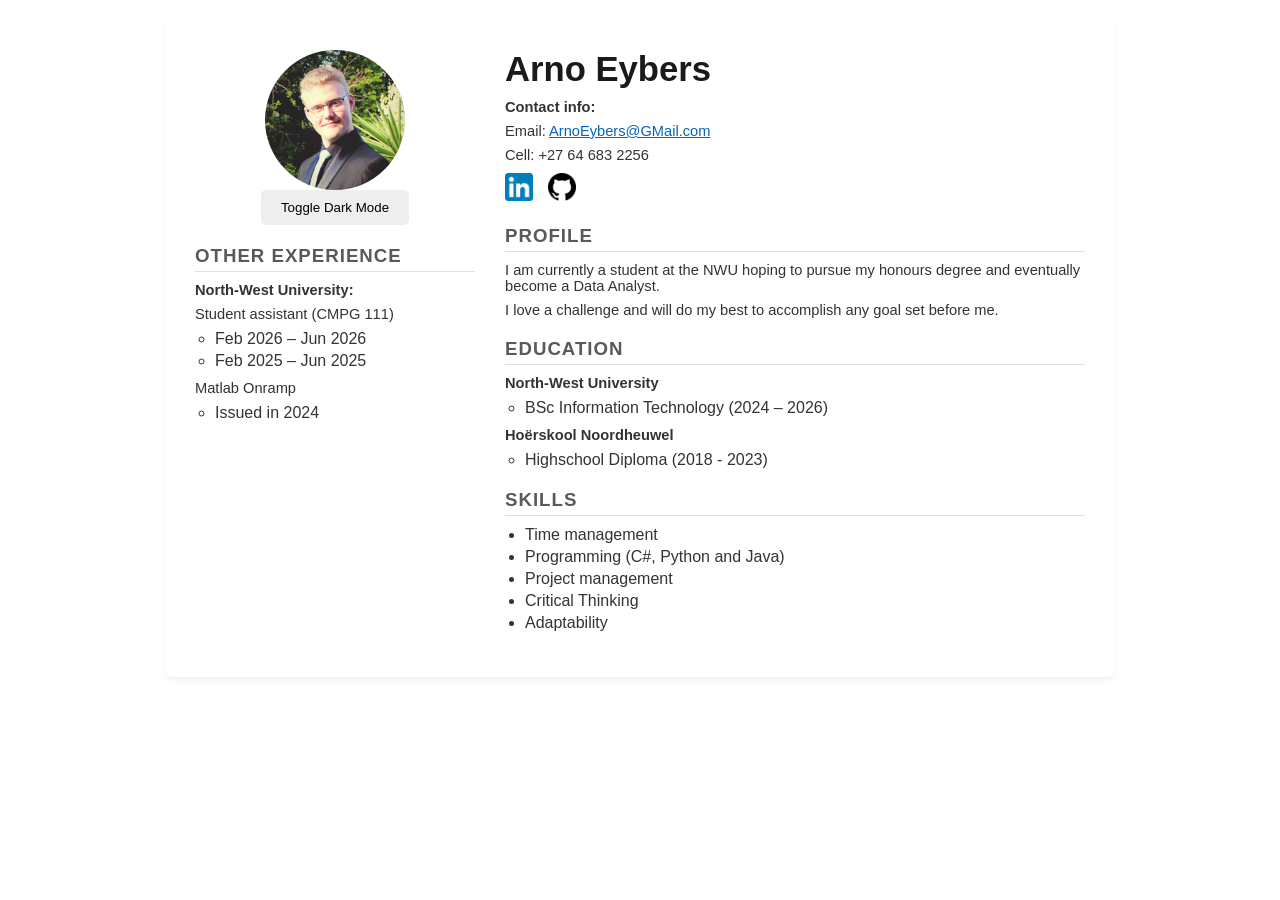
==== index.html @ d8efe672 "Refactor styling, improve dark mode, and fix HTML structure - Reorganize CSS with expanded custom pr" ====
﻿<!DOCTYPE html>
<html lang="en">
<head>
    <meta charset="UTF-8">
    <meta name="viewport" content="width=device-width, initial-scale=1.0">
    <link rel="stylesheet" href="style.css">
    <title>Arno Eybers - Digital CV</title>
</head>
<body>

    <div class="cv-container">

        <!-- Left Sidebar -->
        <aside class="sidebar">
            <img id="imgProfile" alt="Arno Eybers Profile Picture" src="profile.jpg" class="profile-pic">
            
            <button id="theme-toggle">Toggle Dark Mode</button>
            
            <h2 class="section-title">Other Experience</h2>
            <p><strong>North-West University:</strong></p>
            <p>Student assistant (CMPG 111)</p>
            <ul class="sub-list">
                <li>Feb 2026 – Jun 2026</li>
                <li>Feb 2025 – Jun 2025</li>
            </ul>

            <p>Matlab Onramp</p>
            <ul class="sub-list">
                <li>Issued in 2024</li>
            </ul>
        </aside>

        <!-- Main Content Area -->
        <main class="main-content">
            <header class="header-info">
                <h1>Arno Eybers</h1>
                <p><strong>Contact info:</strong></p>
                <p>Email: <a href="mailto:ArnoEybers@GMail.com">ArnoEybers@GMail.com</a></p>
                <p>Cell: +27 64 683 2256</p>
                
                <div class="social-links">
                    <a href="http://www.linkedin.com/in/arno-eybers-79b53728a" target="_blank" rel="noopener noreferrer">
                        <img src="linkedin-icon.png" alt="LinkedIn Profile" class="social-icon">
                    </a>
                    <a href="https://github.com/ArnoEybers" target="_blank" rel="noopener noreferrer">
                        <img src="github-icon.png" alt="GitHub Profile" class="social-icon">
                    </a>
                </div>
            </header>

            <section>
                <h2 class="section-title">Profile</h2>
                <p>I am currently a student at the NWU hoping to pursue my honours degree and eventually become a Data Analyst.</p>
                <p>I love a challenge and will do my best to accomplish any goal set before me.</p>
            </section>

            <section>
                <h2 class="section-title">Education</h2>
                <p><strong>North-West University</strong></p>
                <ul class="sub-list">
                    <li>BSc Information Technology (2024 – 2026)</li>
                </ul>

                <p><strong>Hoërskool Noordheuwel</strong></p>
                <ul class="sub-list">
                    <li>Highschool Diploma (2018 - 2023)</li>
                </ul>
            </section>

            <section>
                <h2 class="section-title">Skills</h2>
                <ul>
                    <li>Time management</li>
                    <li>Programming (C#, Python and Java)</li>
                    <li>Project management</li>
                    <li>Critical Thinking</li>
                    <li>Adaptability</li>
                </ul>
            </section>
        </main>

    </div>

    <script src="basicScript.js"></script>
</body>
</html>
---- style.css ----
﻿*
{
  box-sizing: border-box;
  margin: 0;
  padding: 0;
}

/* Default Light Mode */
:root
{
  --bg-color: #ffffff;
  --text-color: #333333;
  --title-color: #1a1a1a;
  --section-title-color: #595959;
  --border-color: #e0e0e0;
  --btn-bg: #eeeeee;
  --btn-text: #000000;
  --link-color: #0563c1;
}

/* Dark Mode Override */
body.dark-mode
{
  --bg-color: #121212;
  --text-color: #f0f0f0;
  --title-color: #ffffff;
  --section-title-color: #b0b0b0;
  --border-color: #333333;
  --btn-bg: #333333;
  --btn-text: #ffffff;
  --link-color: #4da6ff;
}

/* Base style classes */
body
{
  background-color: var(--bg-color);
  color: var(--text-color);
  font-family: sans-serif;
  padding: 20px;
  transition: background-color 0.3s ease, color 0.3s ease;
}

p
{
  margin-bottom: 8px;
  font-size: 11pt;
}

a
{
  color: var(--link-color);
  text-decoration: underline;
}



.header-info h1
{
  font-size: 26pt;
  font-family: 'Calibri Light', sans-serif;
  color: var(--title-color);
  margin-bottom: 10px;
  transition: color 0.3s ease;
}

h2.section-title
{
  font-size: 14pt;
  color: var(--section-title-color);
  text-transform: uppercase;
  letter-spacing: 0.75pt;
  border-bottom: 1px solid var(--border-color);
  padding-bottom: 4px;
  margin-top: 20px;
  margin-bottom: 10px;
  transition: color 0.3s ease, border-color 0.3s ease;
}

.cv-container
{
  max-width: 950px;
  margin: 0 auto;
  padding: 30px;
  border-radius: 8px;
  box-shadow: 0 4px 6px rgba(0, 0, 0, 0.05);
  display: grid;
  grid-template-columns: 280px 1fr;
  gap: 30px;
}

.profile-pic
{
  width: 140px;
  height: 140px;
  border-radius: 50%;
  object-fit: cover;
  display: block;
  margin: 0 auto;
}

button
{
  background-color: var(--btn-bg);
  color: var(--btn-text);
  padding: 10px 20px;
  border: none;
  cursor: pointer;
  border-radius: 5px;
  margin: 0 auto;
  display: block;
}


ul
{
  list-style-type: disc;
  margin-left: 20px;
  margin-bottom: 15px;
}

li {
  margin-bottom: 4px;
}

.sub-list {
  list-style-type: circle;
  margin-left: 20px;
  margin-bottom: 10px;
}

.social-links
{
  display: flex;
  gap: 15px;
  align-items: center;
  margin-top: 10px;
}

.social-icon
{
  width: 28px;
  height: 28px;
  object-fit: contain;
  transition: transform 0.2s ease, opacity 0.2s ease;
}

.social-icon:hover
{
  transform: scale(1.1);
  opacity: 0.8;
}
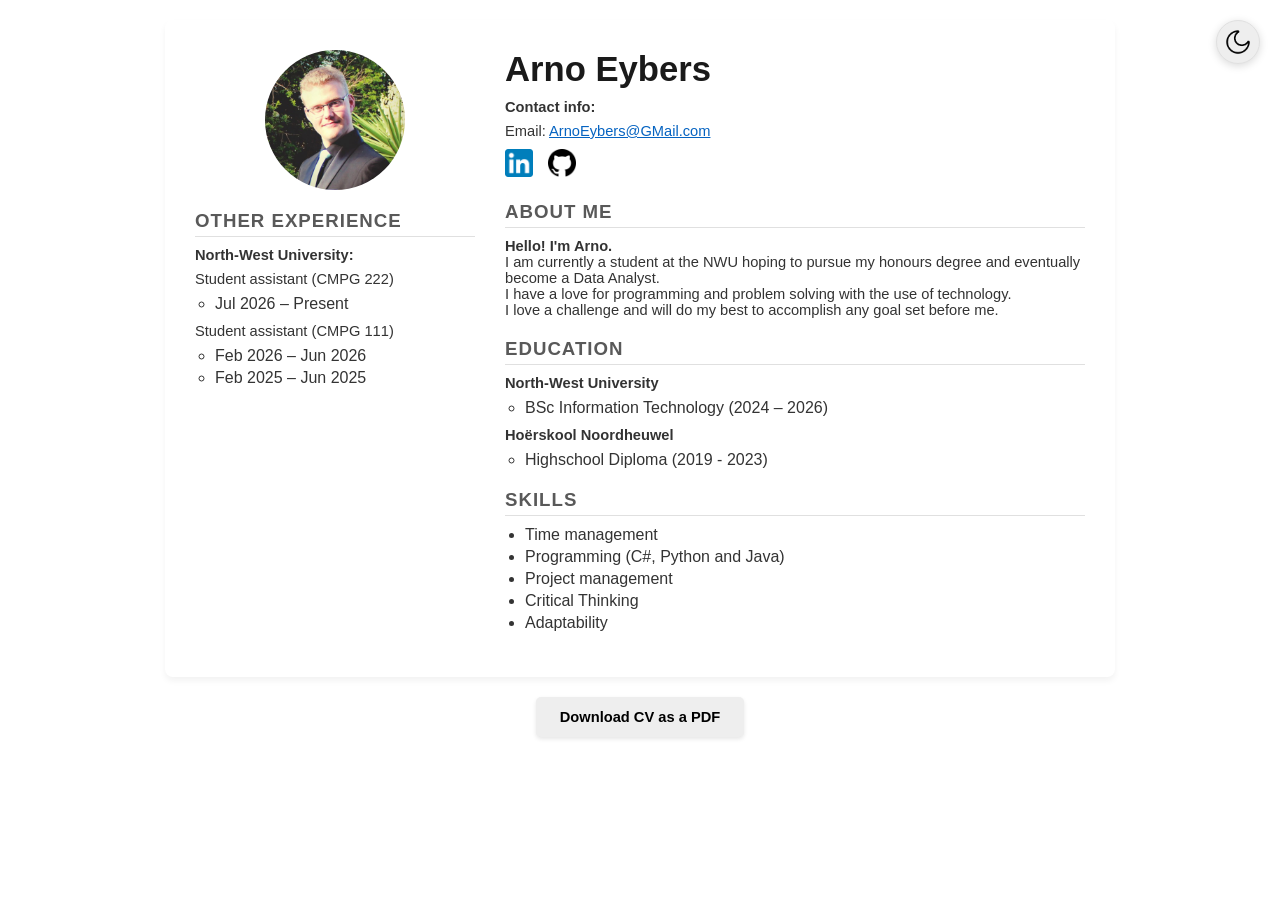
==== commit ad9c8eb1: "Add theme toggle, CV download and content updates Introduce a theme toggle with sun/moon icons and s" ====
--- a/index.html
+++ b/index.html
@@ -14,19 +14,24 @@
         <aside class="sidebar">
             <img id="imgProfile" alt="Arno Eybers Profile Picture" src="profile.jpg" class="profile-pic">
             
-            <button id="theme-toggle">Toggle Dark Mode</button>
+            <button id="theme-toggle" class="theme-toggle-btn" aria-label="Toggle Theme">
+				<!-- Image shown in Dark Mode-->
+				<img src="sun-icon.png" alt="Light mode" class="theme-icon sun-icon">
+				
+				<!-- Image shown in Light Mode-->
+				<img src="moon-icon.png" alt="Dark mode" class="theme-icon moon-icon">
+			</button>
             
             <h2 class="section-title">Other Experience</h2>
             <p><strong>North-West University:</strong></p>
+			<p>Student assistant (CMPG 222)</p>
+            <ul class="sub-list">
+                <li>Jul 2026 – Present</li>
+            </ul>
             <p>Student assistant (CMPG 111)</p>
             <ul class="sub-list">
                 <li>Feb 2026 – Jun 2026</li>
                 <li>Feb 2025 – Jun 2025</li>
-            </ul>
-
-            <p>Matlab Onramp</p>
-            <ul class="sub-list">
-                <li>Issued in 2024</li>
             </ul>
         </aside>
 
@@ -36,7 +41,6 @@
                 <h1>Arno Eybers</h1>
                 <p><strong>Contact info:</strong></p>
                 <p>Email: <a href="mailto:ArnoEybers@GMail.com">ArnoEybers@GMail.com</a></p>
-                <p>Cell: +27 64 683 2256</p>
                 
                 <div class="social-links">
                     <a href="http://www.linkedin.com/in/arno-eybers-79b53728a" target="_blank" rel="noopener noreferrer">
@@ -49,9 +53,11 @@
             </header>
 
             <section>
-                <h2 class="section-title">Profile</h2>
-                <p>I am currently a student at the NWU hoping to pursue my honours degree and eventually become a Data Analyst.</p>
-                <p>I love a challenge and will do my best to accomplish any goal set before me.</p>
+                <h2 class="section-title">About Me</h2>
+				<p><strong>Hello! I'm Arno.</strong><br>
+                I am currently a student at the NWU hoping to pursue my honours degree and eventually become a Data Analyst.<br>
+				I have a love for programming and problem solving with the use of technology.<br>
+                I love a challenge and will do my best to accomplish any goal set before me.</p>
             </section>
 
             <section>
@@ -63,7 +69,7 @@
 
                 <p><strong>Hoërskool Noordheuwel</strong></p>
                 <ul class="sub-list">
-                    <li>Highschool Diploma (2018 - 2023)</li>
+                    <li>Highschool Diploma (2019 - 2023)</li>
                 </ul>
             </section>
 
@@ -80,7 +86,11 @@
         </main>
 
     </div>
-
+	
+	<div class="download-container">
+    <a href="CV-Arno-Eybers.pdf" download="Arno Eybers - CV.pdf" class="download-btn">Download CV as a PDF</a>
+</div>
+	
     <script src="basicScript.js"></script>
 </body>
 </html>
--- a/style.css
+++ b/style.css
@@ -53,7 +53,50 @@
   text-decoration: underline;
 }
 
-
+.theme-toggle-btn {
+  position: fixed;
+  top: 20px;
+  right: 20px;
+  width: 44px;
+  height: 44px;
+  border-radius: 50%;
+  background-color: var(--btn-bg);
+  border: 1px solid var(--border-color);
+  cursor: pointer;
+  display: flex;
+  align-items: center;
+  justify-content: center;
+  padding: 8px;
+  box-shadow: 0 2px 8px rgba(0, 0, 0, 0.15);
+  transition: transform 0.2s ease, background-color 0.3s ease;
+  z-index: 1000;
+}
+
+.theme-toggle-btn:hover {
+  transform: scale(1.1);
+}
+
+.theme-icon {
+  width: 100%;
+  height: 100%;
+  object-fit: contain;
+}
+
+/* Light Mode (default): Show moon image, hide sun image */
+.theme-toggle-btn .sun-icon {
+  display: none;
+}
+.theme-toggle-btn .moon-icon {
+  display: block;
+}
+
+/* Dark Mode: Show sun image, hide moon image */
+body.dark-mode .theme-toggle-btn .sun-icon {
+  display: block;
+}
+body.dark-mode .theme-toggle-btn .moon-icon {
+  display: none;
+}
 
 .header-info h1
 {
@@ -97,20 +140,14 @@
   object-fit: cover;
   display: block;
   margin: 0 auto;
-}
-
-button
-{
-  background-color: var(--btn-bg);
-  color: var(--btn-text);
-  padding: 10px 20px;
-  border: none;
-  cursor: pointer;
-  border-radius: 5px;
-  margin: 0 auto;
-  display: block;
-}
-
+  transition: transform 0.2s ease, opacity 0.2s ease;
+}
+
+.profile-pic:hover
+{
+	transform: scale(1.1);
+	opacity: 0.9;
+}
 
 ul
 {
@@ -149,4 +186,29 @@
 {
   transform: scale(1.1);
   opacity: 0.8;
+}
+
+.download-container {
+  grid-column: 1 / -1; /* Spans across both grid columns */
+  display: flex;
+  justify-content: center;
+  margin-top: 20px;
+}
+
+.download-btn {
+  display: inline-block;
+  background-color: var(--btn-bg);
+  color: var(--btn-text);
+  padding: 12px 24px;
+  font-size: 11pt;
+  font-weight: bold;
+  text-decoration: none;
+  border-radius: 5px;
+  box-shadow: 0 2px 4px rgba(0, 0, 0, 0.1);
+  transition: background-color 0.3s ease, color 0.3s ease, transform 0.2s ease;
+}
+
+.download-btn:hover {
+  transform: translateY(-2px);
+  opacity: 0.9;
 }
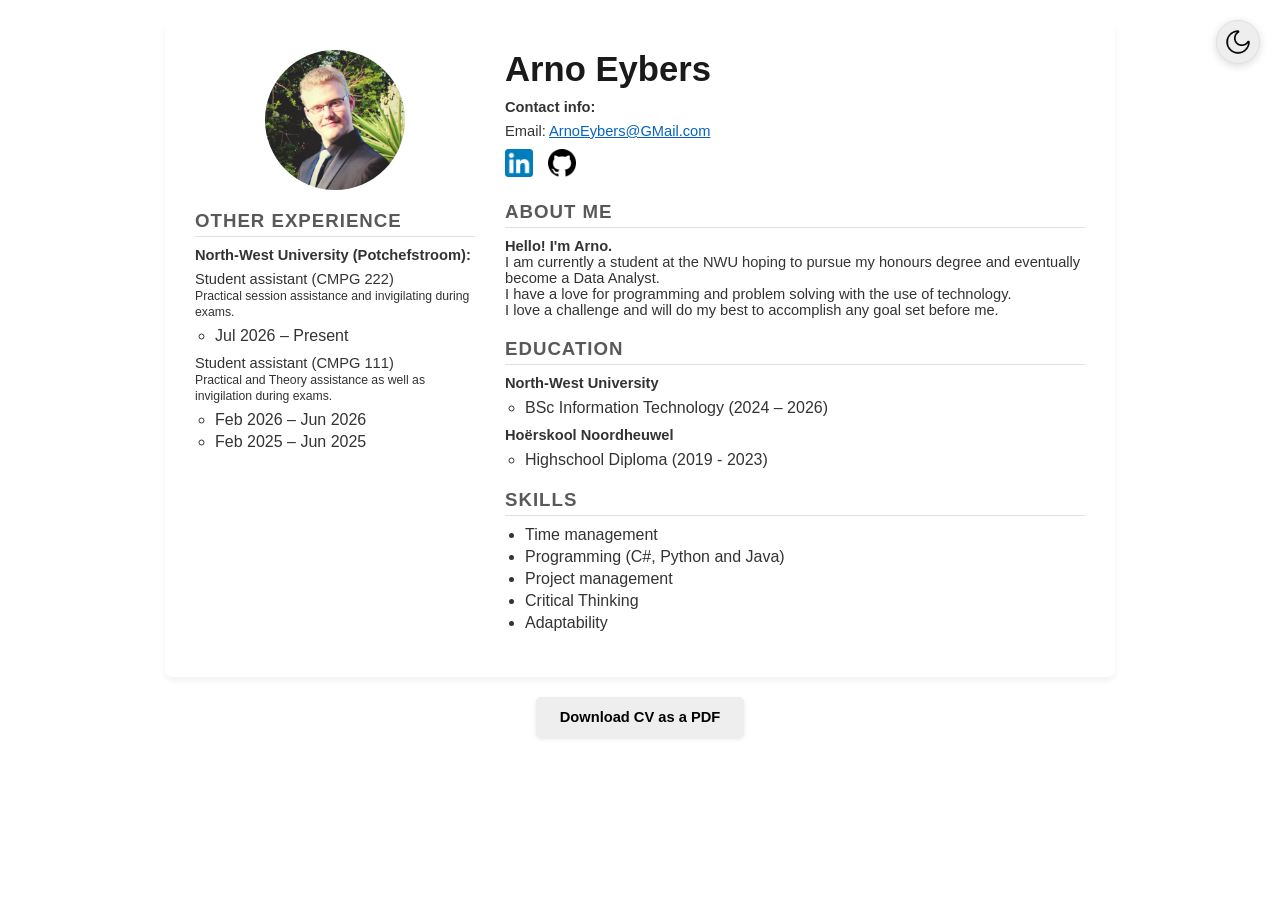
==== commit 604dd786: "Fixed some layout issues and download error Fixed the download button naming so it downloads the cor" ====
--- a/index.html
+++ b/index.html
@@ -23,12 +23,13 @@
 			</button>
             
             <h2 class="section-title">Other Experience</h2>
-            <p><strong>North-West University:</strong></p>
-			<p>Student assistant (CMPG 222)</p>
+            <p><strong>North-West University (Potchefstroom):</strong></p>
+			<p>Student assistant (CMPG 222) <br>
+			<small>Practical session assistance and invigilating during exams.</small></p>
             <ul class="sub-list">
                 <li>Jul 2026 – Present</li>
             </ul>
-            <p>Student assistant (CMPG 111)</p>
+            <p>Student assistant (CMPG 111)<br><small>Practical and Theory assistance as well as invigilation during exams.</small></p>
             <ul class="sub-list">
                 <li>Feb 2026 – Jun 2026</li>
                 <li>Feb 2025 – Jun 2025</li>
@@ -88,7 +89,7 @@
     </div>
 	
 	<div class="download-container">
-    <a href="CV-Arno-Eybers.pdf" download="Arno Eybers - CV.pdf" class="download-btn">Download CV as a PDF</a>
+    <a href="Arno Eybers - CV.pdf" download="Arno Eybers - CV.pdf" class="download-btn">Download CV as a PDF</a>
 </div>
 	
     <script src="basicScript.js"></script>
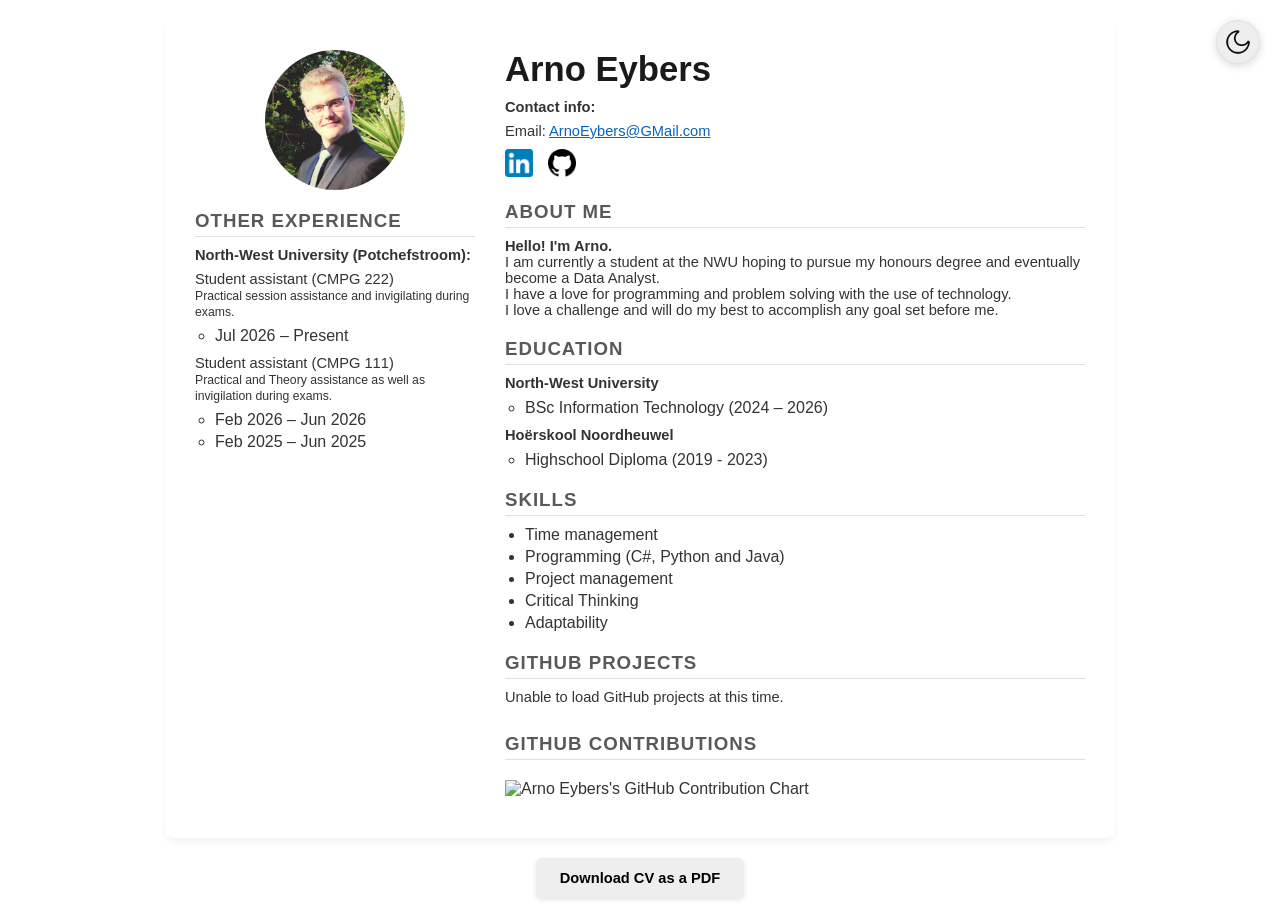
==== commit 58087dd9: "Add GitHub projects and contributions display Add a GitHub Projects section that fetches and display" ====
--- a/index.html
+++ b/index.html
@@ -84,6 +84,28 @@
                     <li>Adaptability</li>
                 </ul>
             </section>
+			
+			<section>
+				<h2 class="section-title">GitHub Projects</h2>
+				<div id="projects-container" class="projects-grid">
+					<!-- Projects will load dynamically via JS -->
+				</div>
+			</section>
+			
+			<section>
+				<h2 class="section-title">GitHub Contributions</h2>
+				<div class="contributions-container">
+					<!-- Light mode chart (Green) -->
+					<img src="https://ghchart.rshah.org/40c463/ArnoEybers" 
+						 alt="Arno Eybers's GitHub Contribution Chart" 
+						 class="contrib-chart chart-light">
+						 
+					<!-- Dark mode chart (Bright blue/teal matching link color) -->
+					<img src="https://ghchart.rshah.org/4da6ff/ArnoEybers" 
+						 alt="Arno Eybers's GitHub Contribution Chart" 
+						 class="contrib-chart chart-dark">
+				</div>
+			</section>
         </main>
 
     </div>
--- a/style.css
+++ b/style.css
@@ -211,4 +211,78 @@
 .download-btn:hover {
   transform: translateY(-2px);
   opacity: 0.9;
+}
+
+.projects-grid {
+    display: flex;
+    flex-direction: column;
+    gap: 12px;
+    margin-top: 10px;
+}
+
+.project-card {
+    background-color: var(--btn-bg);
+    border: 1px solid var(--border-color);
+    border-radius: 6px;
+    padding: 12px 16px;
+    transition: transform 0.2s ease, border-color 0.2s ease;
+}
+
+.project-card:hover {
+    transform: translateY(-2px);
+    border-color: var(--link-color);
+}
+
+.project-title {
+    font-size: 11pt;
+    font-weight: bold;
+    margin-bottom: 4px;
+}
+
+.project-title a {
+    text-decoration: none;
+}
+
+.project-title a:hover {
+    text-decoration: underline;
+}
+
+.project-desc {
+    font-size: 10pt;
+    color: var(--text-color);
+    opacity: 0.85;
+    margin-bottom: 6px;
+}
+
+.project-meta {
+    font-size: 9pt;
+    color: var(--section-title-color);
+}
+
+.contributions-container {
+    width: 100%;
+    overflow-x: auto; /* Adds smooth scrolling on small screens */
+    padding: 10px 0;
+}
+
+.contrib-chart {
+    width: 100%;
+    height: auto;
+    display: block;
+}
+
+/* Light mode (default): Show light chart, hide dark chart */
+.chart-light {
+    display: block;
+}
+.chart-dark {
+    display: none;
+}
+
+/* Dark mode: Show dark chart, hide light chart */
+body.dark-mode .chart-light {
+    display: none;
+}
+body.dark-mode .chart-dark {
+    display: block;
 }
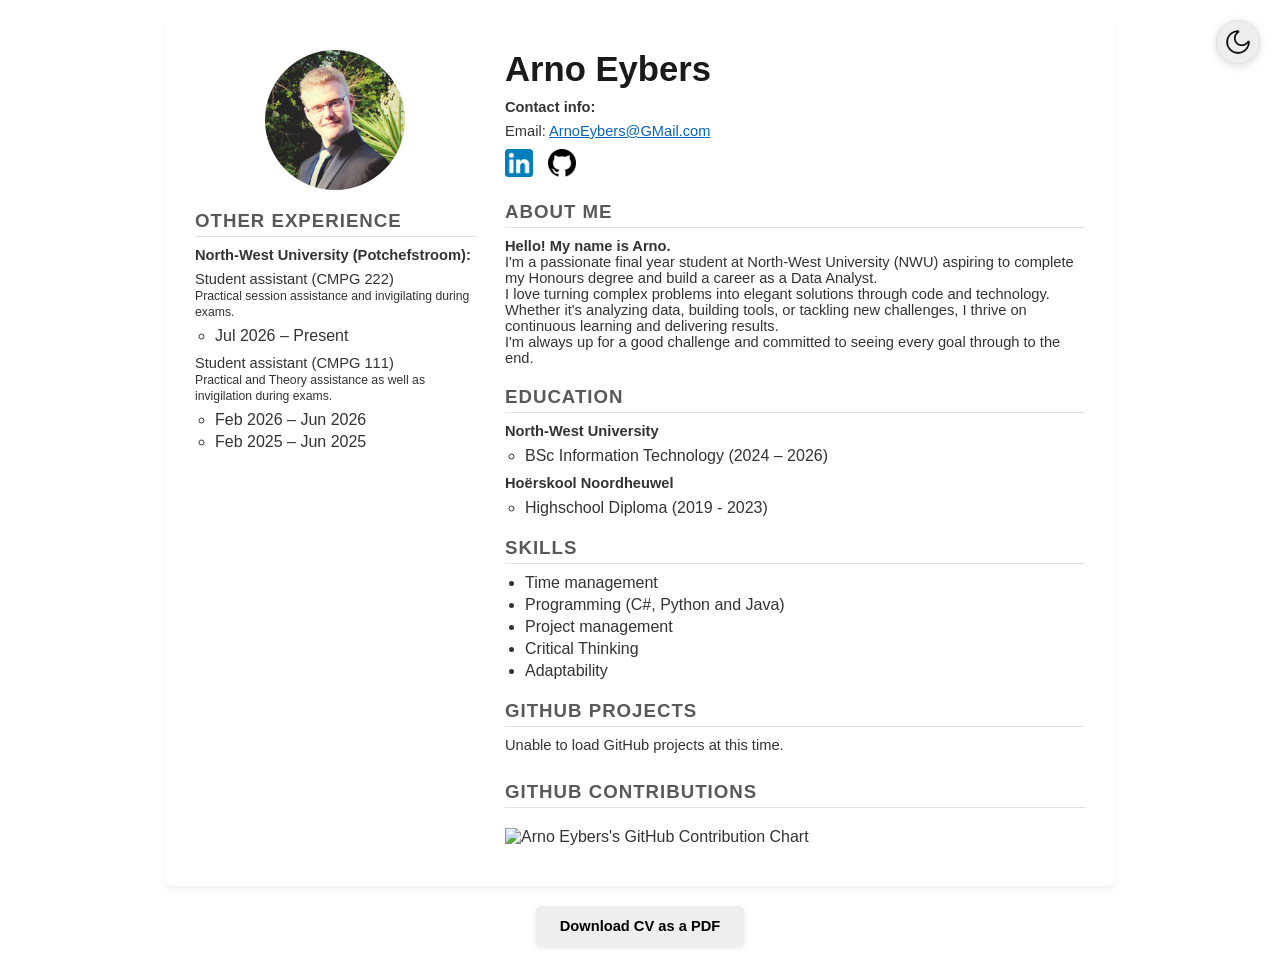
==== commit 9c2d6770: "Refactor code style and improve About Me section Reorganized CSS with better formatting, logical sec" ====
--- a/index.html
+++ b/index.html
@@ -43,6 +43,7 @@
                 <p><strong>Contact info:</strong></p>
                 <p>Email: <a href="mailto:ArnoEybers@GMail.com">ArnoEybers@GMail.com</a></p>
                 
+				<!-- Social links images -->
                 <div class="social-links">
                     <a href="http://www.linkedin.com/in/arno-eybers-79b53728a" target="_blank" rel="noopener noreferrer">
                         <img src="linkedin-icon.png" alt="LinkedIn Profile" class="social-icon">
@@ -52,15 +53,17 @@
                     </a>
                 </div>
             </header>
-
+			
+			<!-- About me section -->
             <section>
                 <h2 class="section-title">About Me</h2>
-				<p><strong>Hello! I'm Arno.</strong><br>
-                I am currently a student at the NWU hoping to pursue my honours degree and eventually become a Data Analyst.<br>
-				I have a love for programming and problem solving with the use of technology.<br>
-                I love a challenge and will do my best to accomplish any goal set before me.</p>
+				<p><strong>Hello! My name is Arno.</strong><br>
+				I'm a passionate final year student at North-West University (NWU) aspiring to complete my Honours degree and build a career as a Data Analyst.<br>
+				I love turning complex problems into elegant solutions through code and technology. Whether it's analyzing data, building tools, or tackling new challenges, I thrive on continuous learning and delivering results.<br>
+				I'm always up for a good challenge and committed to seeing every goal through to the end.</p>
             </section>
 
+			<!-- Education section -->
             <section>
                 <h2 class="section-title">Education</h2>
                 <p><strong>North-West University</strong></p>
@@ -74,6 +77,7 @@
                 </ul>
             </section>
 
+			<!-- Skills section -->
             <section>
                 <h2 class="section-title">Skills</h2>
                 <ul>
@@ -85,6 +89,7 @@
                 </ul>
             </section>
 			
+			<!-- Github projects section -->
 			<section>
 				<h2 class="section-title">GitHub Projects</h2>
 				<div id="projects-container" class="projects-grid">
@@ -92,6 +97,7 @@
 				</div>
 			</section>
 			
+			<!-- Github contributions section -->
 			<section>
 				<h2 class="section-title">GitHub Contributions</h2>
 				<div class="contributions-container">
@@ -107,12 +113,12 @@
 				</div>
 			</section>
         </main>
-
     </div>
 	
+	<!-- Download button -->
 	<div class="download-container">
-    <a href="Arno Eybers - CV.pdf" download="Arno Eybers - CV.pdf" class="download-btn">Download CV as a PDF</a>
-</div>
+		<a href="Arno Eybers - CV.pdf" download="Arno Eybers - CV.pdf" class="download-btn">Download CV as a PDF</a>
+	</div>
 	
     <script src="basicScript.js"></script>
 </body>
--- a/style.css
+++ b/style.css
@@ -1,231 +1,287 @@
-﻿*
-{
-  box-sizing: border-box;
-  margin: 0;
-  padding: 0;
-}
-
-/* Default Light Mode */
-:root
-{
-  --bg-color: #ffffff;
-  --text-color: #333333;
-  --title-color: #1a1a1a;
-  --section-title-color: #595959;
-  --border-color: #e0e0e0;
-  --btn-bg: #eeeeee;
-  --btn-text: #000000;
-  --link-color: #0563c1;
-}
-
-/* Dark Mode Override */
-body.dark-mode
-{
-  --bg-color: #121212;
-  --text-color: #f0f0f0;
-  --title-color: #ffffff;
-  --section-title-color: #b0b0b0;
-  --border-color: #333333;
-  --btn-bg: #333333;
-  --btn-text: #ffffff;
-  --link-color: #4da6ff;
-}
-
-/* Base style classes */
-body
-{
-  background-color: var(--bg-color);
-  color: var(--text-color);
-  font-family: sans-serif;
-  padding: 20px;
-  transition: background-color 0.3s ease, color 0.3s ease;
-}
-
-p
-{
-  margin-bottom: 8px;
-  font-size: 11pt;
-}
-
-a
-{
-  color: var(--link-color);
-  text-decoration: underline;
-}
-
+﻿/* The reset */
+
+* {
+    margin: 0;
+    padding: 0;
+    box-sizing: border-box;
+}
+
+/* Theme variables */
+/* Light Theme (Default) */
+:root {
+    --bg-color: #ffffff;
+    --text-color: #333333;
+    --title-color: #1a1a1a;
+    --section-title-color: #595959;
+    --border-color: #e0e0e0;
+
+    --btn-bg: #eeeeee;
+    --btn-text: #000000;
+
+    --link-color: #0563c1;
+}
+
+/* Dark Theme */
+body.dark-mode {
+    --bg-color: #121212;
+    --text-color: #f0f0f0;
+    --title-color: #ffffff;
+    --section-title-color: #b0b0b0;
+    --border-color: #333333;
+
+    --btn-bg: #333333;
+    --btn-text: #ffffff;
+
+    --link-color: #4da6ff;
+}
+
+
+/* Base elements */
+body {
+    font-family: sans-serif;
+    background-color: var(--bg-color);
+    color: var(--text-color);
+    padding: 20px;
+
+    transition:
+        background-color 0.3s ease,
+        color 0.3s ease;
+}
+
+p {
+    font-size: 11pt;
+    margin-bottom: 8px;
+}
+
+a {
+    color: var(--link-color);
+    text-decoration: underline;
+}
+
+ul {
+    list-style: disc;
+    margin-left: 20px;
+    margin-bottom: 15px;
+}
+
+li {
+    margin-bottom: 4px;
+}
+
+
+/* Layout */
+.cv-container {
+    display: grid;
+    grid-template-columns: 280px 1fr;
+    gap: 30px;
+
+    max-width: 950px;
+    margin: 0 auto;
+    padding: 30px;
+
+    border-radius: 8px;
+    box-shadow: 0 4px 6px rgba(0, 0, 0, 0.05);
+}
+
+.download-container {
+    grid-column: 1 / -1;
+    display: flex;
+    justify-content: center;
+    margin-top: 20px;
+}
+
+/* Basic typography */
+.header-info h1 {
+    font-family: "Calibri Light", sans-serif;
+    font-size: 26pt;
+    color: var(--title-color);
+
+    margin-bottom: 10px;
+
+    transition: color 0.3s ease;
+}
+
+.section-title {
+    font-size: 14pt;
+    text-transform: uppercase;
+    letter-spacing: 0.75pt;
+
+    color: var(--section-title-color);
+
+    border-bottom: 1px solid var(--border-color);
+
+    padding-bottom: 4px;
+    margin: 20px 0 10px;
+
+    transition:
+        color 0.3s ease,
+        border-color 0.3s ease;
+}
+
+
+/* Profile elements */
+.profile-pic {
+    width: 140px;
+    height: 140px;
+
+    display: block;
+    margin: 0 auto;
+
+    border-radius: 50%;
+    object-fit: cover;
+
+    transition:
+        transform 0.2s ease,
+        opacity 0.2s ease;
+}
+
+.profile-pic:hover {
+    transform: scale(1.1);
+    opacity: 0.9;
+}
+
+
+/* List elements */
+.sub-list {
+    list-style: circle;
+    margin-left: 20px;
+    margin-bottom: 10px;
+}
+
+
+/* Social links and image components */
+.social-links {
+    display: flex;
+    align-items: center;
+    gap: 15px;
+
+    margin-top: 10px;
+}
+
+.social-icon {
+    width: 28px;
+    height: 28px;
+
+    object-fit: contain;
+
+    transition:
+        transform 0.2s ease,
+        opacity 0.2s ease;
+}
+
+.social-icon:hover {
+    transform: scale(1.1);
+    opacity: 0.8;
+}
+
+
+/* Darkmode lightmode button */
 .theme-toggle-btn {
-  position: fixed;
-  top: 20px;
-  right: 20px;
-  width: 44px;
-  height: 44px;
-  border-radius: 50%;
-  background-color: var(--btn-bg);
-  border: 1px solid var(--border-color);
-  cursor: pointer;
-  display: flex;
-  align-items: center;
-  justify-content: center;
-  padding: 8px;
-  box-shadow: 0 2px 8px rgba(0, 0, 0, 0.15);
-  transition: transform 0.2s ease, background-color 0.3s ease;
-  z-index: 1000;
+    position: fixed;
+    top: 20px;
+    right: 20px;
+
+    width: 44px;
+    height: 44px;
+
+    display: flex;
+    align-items: center;
+    justify-content: center;
+
+    padding: 8px;
+
+    border: 1px solid var(--border-color);
+    border-radius: 50%;
+
+    background-color: var(--btn-bg);
+
+    cursor: pointer;
+
+    box-shadow: 0 2px 8px rgba(0, 0, 0, 0.15);
+
+    transition:
+        transform 0.2s ease,
+        background-color 0.3s ease;
+
+    z-index: 1000;
 }
 
 .theme-toggle-btn:hover {
-  transform: scale(1.1);
+    transform: scale(1.1);
 }
 
 .theme-icon {
-  width: 100%;
-  height: 100%;
-  object-fit: contain;
-}
-
-/* Light Mode (default): Show moon image, hide sun image */
+    width: 100%;
+    height: 100%;
+    object-fit: contain;
+}
+
+/* Theme Icons */
 .theme-toggle-btn .sun-icon {
-  display: none;
-}
+    display: none;
+}
+
 .theme-toggle-btn .moon-icon {
-  display: block;
-}
-
-/* Dark Mode: Show sun image, hide moon image */
+    display: block;
+}
+
 body.dark-mode .theme-toggle-btn .sun-icon {
-  display: block;
-}
+    display: block;
+}
+
 body.dark-mode .theme-toggle-btn .moon-icon {
-  display: none;
-}
-
-.header-info h1
-{
-  font-size: 26pt;
-  font-family: 'Calibri Light', sans-serif;
-  color: var(--title-color);
-  margin-bottom: 10px;
-  transition: color 0.3s ease;
-}
-
-h2.section-title
-{
-  font-size: 14pt;
-  color: var(--section-title-color);
-  text-transform: uppercase;
-  letter-spacing: 0.75pt;
-  border-bottom: 1px solid var(--border-color);
-  padding-bottom: 4px;
-  margin-top: 20px;
-  margin-bottom: 10px;
-  transition: color 0.3s ease, border-color 0.3s ease;
-}
-
-.cv-container
-{
-  max-width: 950px;
-  margin: 0 auto;
-  padding: 30px;
-  border-radius: 8px;
-  box-shadow: 0 4px 6px rgba(0, 0, 0, 0.05);
-  display: grid;
-  grid-template-columns: 280px 1fr;
-  gap: 30px;
-}
-
-.profile-pic
-{
-  width: 140px;
-  height: 140px;
-  border-radius: 50%;
-  object-fit: cover;
-  display: block;
-  margin: 0 auto;
-  transition: transform 0.2s ease, opacity 0.2s ease;
-}
-
-.profile-pic:hover
-{
-	transform: scale(1.1);
-	opacity: 0.9;
-}
-
-ul
-{
-  list-style-type: disc;
-  margin-left: 20px;
-  margin-bottom: 15px;
-}
-
-li {
-  margin-bottom: 4px;
-}
-
-.sub-list {
-  list-style-type: circle;
-  margin-left: 20px;
-  margin-bottom: 10px;
-}
-
-.social-links
-{
-  display: flex;
-  gap: 15px;
-  align-items: center;
-  margin-top: 10px;
-}
-
-.social-icon
-{
-  width: 28px;
-  height: 28px;
-  object-fit: contain;
-  transition: transform 0.2s ease, opacity 0.2s ease;
-}
-
-.social-icon:hover
-{
-  transform: scale(1.1);
-  opacity: 0.8;
-}
-
-.download-container {
-  grid-column: 1 / -1; /* Spans across both grid columns */
-  display: flex;
-  justify-content: center;
-  margin-top: 20px;
-}
-
+    display: none;
+}
+
+
+/* The download button */
 .download-btn {
-  display: inline-block;
-  background-color: var(--btn-bg);
-  color: var(--btn-text);
-  padding: 12px 24px;
-  font-size: 11pt;
-  font-weight: bold;
-  text-decoration: none;
-  border-radius: 5px;
-  box-shadow: 0 2px 4px rgba(0, 0, 0, 0.1);
-  transition: background-color 0.3s ease, color 0.3s ease, transform 0.2s ease;
+    display: inline-block;
+
+    padding: 12px 24px;
+
+    background-color: var(--btn-bg);
+    color: var(--btn-text);
+
+    font-size: 11pt;
+    font-weight: bold;
+    text-decoration: none;
+
+    border-radius: 5px;
+
+    box-shadow: 0 2px 4px rgba(0, 0, 0, 0.1);
+
+    transition:
+        background-color 0.3s ease,
+        color 0.3s ease,
+        transform 0.2s ease;
 }
 
 .download-btn:hover {
-  transform: translateY(-2px);
-  opacity: 0.9;
-}
-
+    transform: translateY(-2px);
+    opacity: 0.9;
+}
+
+/* Github projects */
 .projects-grid {
     display: flex;
     flex-direction: column;
     gap: 12px;
+
     margin-top: 10px;
 }
 
 .project-card {
+    padding: 12px 16px;
+
     background-color: var(--btn-bg);
+
     border: 1px solid var(--border-color);
     border-radius: 6px;
-    padding: 12px 16px;
-    transition: transform 0.2s ease, border-color 0.2s ease;
+
+    transition:
+        transform 0.2s ease,
+        border-color 0.2s ease;
 }
 
 .project-card:hover {
@@ -236,6 +292,7 @@
 .project-title {
     font-size: 11pt;
     font-weight: bold;
+
     margin-bottom: 4px;
 }
 
@@ -249,8 +306,10 @@
 
 .project-desc {
     font-size: 10pt;
+
     color: var(--text-color);
     opacity: 0.85;
+
     margin-bottom: 6px;
 }
 
@@ -259,30 +318,32 @@
     color: var(--section-title-color);
 }
 
+/* Github contribution chart */
 .contributions-container {
     width: 100%;
-    overflow-x: auto; /* Adds smooth scrolling on small screens */
+    overflow-x: auto;
     padding: 10px 0;
 }
 
 .contrib-chart {
+    display: block;
     width: 100%;
     height: auto;
-    display: block;
-}
-
-/* Light mode (default): Show light chart, hide dark chart */
+}
+
+/* Theme Images */
 .chart-light {
     display: block;
 }
+
 .chart-dark {
     display: none;
 }
 
-/* Dark mode: Show dark chart, hide light chart */
 body.dark-mode .chart-light {
     display: none;
 }
+
 body.dark-mode .chart-dark {
     display: block;
 }
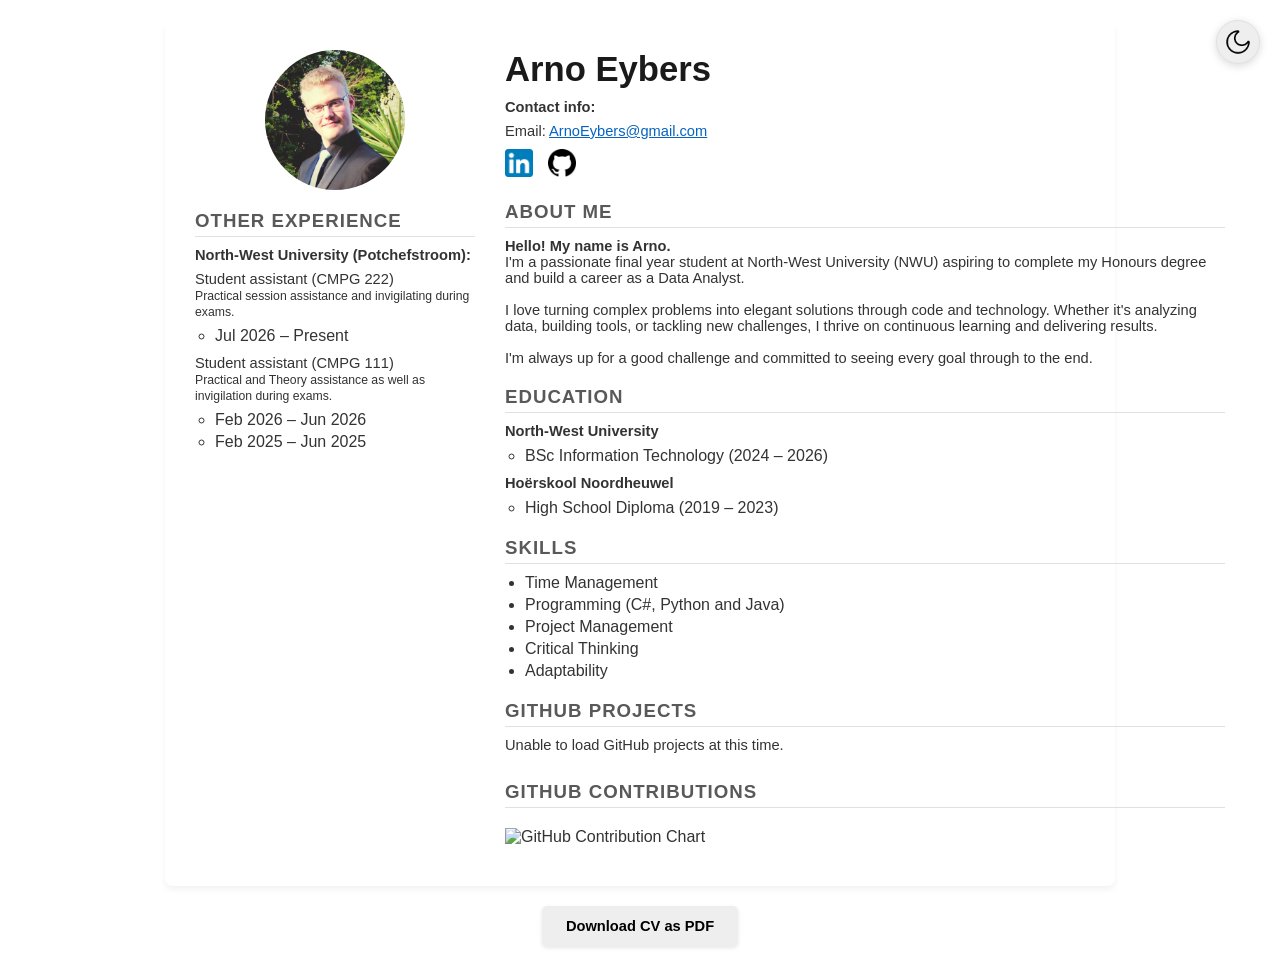
==== commit 003b1b88: "Revamp layout, JS, and responsive CSS Reorganize HTML structure and improve responsiveness; wrap mai" ====
--- a/index.html
+++ b/index.html
@@ -8,118 +8,160 @@
 </head>
 <body>
 
-    <div class="cv-container">
+    <div id="intro">
+        <h1 class="tracking-in-expand-fwd">Welcome :)</h1>
+    </div>
 
-        <!-- Left Sidebar -->
-        <aside class="sidebar">
-            <img id="imgProfile" alt="Arno Eybers Profile Picture" src="profile.jpg" class="profile-pic">
-            
-            <button id="theme-toggle" class="theme-toggle-btn" aria-label="Toggle Theme">
-				<!-- Image shown in Dark Mode-->
-				<img src="sun-icon.png" alt="Light mode" class="theme-icon sun-icon">
-				
-				<!-- Image shown in Light Mode-->
-				<img src="moon-icon.png" alt="Dark mode" class="theme-icon moon-icon">
-			</button>
-            
-            <h2 class="section-title">Other Experience</h2>
-            <p><strong>North-West University (Potchefstroom):</strong></p>
-			<p>Student assistant (CMPG 222) <br>
-			<small>Practical session assistance and invigilating during exams.</small></p>
-            <ul class="sub-list">
-                <li>Jul 2026 – Present</li>
-            </ul>
-            <p>Student assistant (CMPG 111)<br><small>Practical and Theory assistance as well as invigilation during exams.</small></p>
-            <ul class="sub-list">
-                <li>Feb 2026 – Jun 2026</li>
-                <li>Feb 2025 – Jun 2025</li>
-            </ul>
-        </aside>
+    <div id="content">
 
-        <!-- Main Content Area -->
-        <main class="main-content">
-            <header class="header-info">
-                <h1>Arno Eybers</h1>
-                <p><strong>Contact info:</strong></p>
-                <p>Email: <a href="mailto:ArnoEybers@GMail.com">ArnoEybers@GMail.com</a></p>
-                
-				<!-- Social links images -->
-                <div class="social-links">
-                    <a href="http://www.linkedin.com/in/arno-eybers-79b53728a" target="_blank" rel="noopener noreferrer">
-                        <img src="linkedin-icon.png" alt="LinkedIn Profile" class="social-icon">
-                    </a>
-                    <a href="https://github.com/ArnoEybers" target="_blank" rel="noopener noreferrer">
-                        <img src="github-icon.png" alt="GitHub Profile" class="social-icon">
-                    </a>
-                </div>
-            </header>
-			
-			<!-- About me section -->
-            <section>
-                <h2 class="section-title">About Me</h2>
-				<p><strong>Hello! My name is Arno.</strong><br>
-				I'm a passionate final year student at North-West University (NWU) aspiring to complete my Honours degree and build a career as a Data Analyst.<br>
-				I love turning complex problems into elegant solutions through code and technology. Whether it's analyzing data, building tools, or tackling new challenges, I thrive on continuous learning and delivering results.<br>
-				I'm always up for a good challenge and committed to seeing every goal through to the end.</p>
-            </section>
+        <div class="cv-container">
 
-			<!-- Education section -->
-            <section>
-                <h2 class="section-title">Education</h2>
-                <p><strong>North-West University</strong></p>
+            <aside class="sidebar">
+                <img id="imgProfile" src="assets/profile.jpg" alt="Arno Eybers Profile Picture" class="profile-pic">
+
+                <button id="theme-toggle" class="theme-toggle-btn" aria-label="Toggle Theme">
+                    <img src="assets/sun-icon.png" alt="Light mode" class="theme-icon sun-icon">
+                    <img src="assets/moon-icon.png" alt="Dark mode" class="theme-icon moon-icon">
+                </button>
+
+                <h2 class="section-title">Other Experience</h2>
+
+                <p><strong>North-West University (Potchefstroom):</strong></p>
+
+                <p>
+                    Student assistant (CMPG 222)<br>
+                    <small>Practical session assistance and invigilating during exams.</small>
+                </p>
+
                 <ul class="sub-list">
-                    <li>BSc Information Technology (2024 – 2026)</li>
+                    <li>Jul 2026 – Present</li>
                 </ul>
 
-                <p><strong>Hoërskool Noordheuwel</strong></p>
+                <p>
+                    Student assistant (CMPG 111)<br>
+                    <small>Practical and Theory assistance as well as invigilation during exams.</small>
+                </p>
+
                 <ul class="sub-list">
-                    <li>Highschool Diploma (2019 - 2023)</li>
+                    <li>Feb 2026 – Jun 2026</li>
+                    <li>Feb 2025 – Jun 2025</li>
                 </ul>
-            </section>
+            </aside>
 
-			<!-- Skills section -->
-            <section>
-                <h2 class="section-title">Skills</h2>
-                <ul>
-                    <li>Time management</li>
-                    <li>Programming (C#, Python and Java)</li>
-                    <li>Project management</li>
-                    <li>Critical Thinking</li>
-                    <li>Adaptability</li>
-                </ul>
-            </section>
-			
-			<!-- Github projects section -->
-			<section>
-				<h2 class="section-title">GitHub Projects</h2>
-				<div id="projects-container" class="projects-grid">
-					<!-- Projects will load dynamically via JS -->
-				</div>
-			</section>
-			
-			<!-- Github contributions section -->
-			<section>
-				<h2 class="section-title">GitHub Contributions</h2>
-				<div class="contributions-container">
-					<!-- Light mode chart (Green) -->
-					<img src="https://ghchart.rshah.org/40c463/ArnoEybers" 
-						 alt="Arno Eybers's GitHub Contribution Chart" 
-						 class="contrib-chart chart-light">
-						 
-					<!-- Dark mode chart (Bright blue/teal matching link color) -->
-					<img src="https://ghchart.rshah.org/4da6ff/ArnoEybers" 
-						 alt="Arno Eybers's GitHub Contribution Chart" 
-						 class="contrib-chart chart-dark">
-				</div>
-			</section>
-        </main>
+            <main class="main-content">
+
+                <header class="header-info">
+                    <h1>Arno Eybers</h1>
+
+                    <p><strong>Contact info:</strong></p>
+
+                    <p>
+                        Email:
+                        <a href="mailto:ArnoEybers@gmail.com">
+                            ArnoEybers@gmail.com
+                        </a>
+                    </p>
+
+                    <div class="social-links">
+                        <a href="https://www.linkedin.com/in/arno-eybers-79b53728a"
+                           target="_blank"
+                           rel="noopener noreferrer">
+                            <img src="assets/linkedin-icon.png"
+                                 alt="LinkedIn Profile"
+                                 class="social-icon">
+                        </a>
+
+                        <a href="https://github.com/ArnoEybers"
+                           target="_blank"
+                           rel="noopener noreferrer">
+                            <img src="assets/github-icon.png"
+                                 alt="GitHub Profile"
+                                 class="social-icon">
+                        </a>
+                    </div>
+                </header>
+
+                <section>
+                    <h2 class="section-title">About Me</h2>
+
+                    <p>
+                        <strong>Hello! My name is Arno.</strong><br>
+                        I'm a passionate final year student at North-West University (NWU) aspiring to complete my Honours degree and build a career as a Data Analyst.<br><br>
+
+                        I love turning complex problems into elegant solutions through code and technology. Whether it's analyzing data, building tools, or tackling new challenges, I thrive on continuous learning and delivering results.<br><br>
+
+                        I'm always up for a good challenge and committed to seeing every goal through to the end.
+                    </p>
+                </section>
+
+                <section>
+                    <h2 class="section-title">Education</h2>
+
+                    <p><strong>North-West University</strong></p>
+
+                    <ul class="sub-list">
+                        <li>BSc Information Technology (2024 – 2026)</li>
+                    </ul>
+
+                    <p><strong>Hoërskool Noordheuwel</strong></p>
+
+                    <ul class="sub-list">
+                        <li>High School Diploma (2019 – 2023)</li>
+                    </ul>
+                </section>
+
+                <section>
+                    <h2 class="section-title">Skills</h2>
+
+                    <ul>
+                        <li>Time Management</li>
+                        <li>Programming (C#, Python and Java)</li>
+                        <li>Project Management</li>
+                        <li>Critical Thinking</li>
+                        <li>Adaptability</li>
+                    </ul>
+                </section>
+
+                <section>
+                    <h2 class="section-title">GitHub Projects</h2>
+
+                    <div id="projects-container" class="projects-grid">
+                    </div>
+                </section>
+
+                <section>
+                    <h2 class="section-title">GitHub Contributions</h2>
+
+                    <div class="contributions-container">
+
+                        <img
+                            src="https://ghchart.rshah.org/40c463/ArnoEybers"
+                            alt="GitHub Contribution Chart"
+                            class="contrib-chart chart-light">
+
+                        <img
+                            src="https://ghchart.rshah.org/4da6ff/ArnoEybers"
+                            alt="GitHub Contribution Chart"
+                            class="contrib-chart chart-dark">
+
+                    </div>
+                </section>
+
+            </main>
+
+        </div>
+
+        <div class="download-container">
+            <a href="Arno Eybers - CV.pdf"
+               download="Arno Eybers - CV.pdf"
+               class="download-btn">
+                Download CV as PDF
+            </a>
+        </div>
+
     </div>
-	
-	<!-- Download button -->
-	<div class="download-container">
-		<a href="Arno Eybers - CV.pdf" download="Arno Eybers - CV.pdf" class="download-btn">Download CV as a PDF</a>
-	</div>
-	
+
     <script src="basicScript.js"></script>
+
 </body>
 </html>
--- a/style.css
+++ b/style.css
@@ -38,6 +38,7 @@
 
 /* Base elements */
 body {
+	overflow-x: hidden;
     font-family: sans-serif;
     background-color: var(--bg-color);
     color: var(--text-color);
@@ -46,6 +47,20 @@
     transition:
         background-color 0.3s ease,
         color 0.3s ease;
+}
+
+img {
+    max-width: 100%;
+    height: auto;
+}
+
+p,
+li {
+    overflow-wrap: break-word;
+}
+
+a {
+    word-break: break-word;
 }
 
 p {
@@ -121,8 +136,8 @@
 
 /* Profile elements */
 .profile-pic {
-    width: 140px;
-    height: 140px;
+    width: min(140px, 45vw);
+    height: min(140px, 45vw);
 
     display: block;
     margin: 0 auto;
@@ -327,7 +342,8 @@
 
 .contrib-chart {
     display: block;
-    width: 100%;
+    min-width: 720px;
+    max-width: none;
     height: auto;
 }
 
@@ -346,4 +362,149 @@
 
 body.dark-mode .chart-dark {
     display: block;
+}
+
+/* Intro */
+#intro {
+    position: fixed;
+    inset: 0;
+    display: grid;
+    place-items: center;
+    background: #111;
+    z-index: 9999;
+    animation: fadeOut .8s ease 1.8s forwards;
+}
+
+#content {
+    opacity: 0;
+    animation: showContent .5s ease 2.2s forwards;
+}
+
+.tracking-in-expand-fwd {
+    animation: tracking-in-expand-fwd .8s cubic-bezier(.215,.61,.355,1) both;
+}
+
+@keyframes tracking-in-expand-fwd {
+    0% {
+        letter-spacing: -.5em;
+        transform: translateZ(-700px);
+        opacity: 0;
+    }
+    40% { opacity: .6; }
+    100% {
+        transform: translateZ(0);
+        opacity: 1;
+    }
+}
+
+@keyframes fadeOut {
+    to {
+        opacity: 0;
+        visibility: hidden;
+    }
+}
+
+@keyframes showContent {
+    to { opacity: 1; }
+}
+
+
+@media (max-width: 768px) {
+
+    body {
+        padding: 10px;
+    }
+
+    .cv-container {
+        grid-template-columns: 1fr;
+        gap: 20px;
+        padding: 20px;
+    }
+
+    .sidebar {
+        text-align: center;
+        padding-bottom: 20px;
+        border-bottom: 1px solid var(--border-color);
+    }
+
+    .main-content {
+        width: 100%;
+    }
+
+    .header-info {
+        text-align: center;
+    }
+
+    .social-links {
+        justify-content: center;
+    }
+
+    .header-info h1 {
+        font-size: 22pt;
+    }
+
+    .section-title {
+        font-size: 13pt;
+    }
+
+    p,
+    li {
+        font-size: 10.5pt;
+    }
+
+    ul,
+    .sub-list {
+        display: inline-block;
+        text-align: left;
+    }
+
+    .download-btn {
+        width: 100%;
+        max-width: 320px;
+        text-align: center;
+    }
+
+    .theme-toggle-btn {
+        top: 10px;
+        right: 10px;
+        width: 40px;
+        height: 40px;
+    }
+}
+
+@media (max-width: 480px) {
+
+    .cv-container {
+        padding: 15px;
+        gap: 15px;
+    }
+
+    .header-info h1 {
+        font-size: 18pt;
+    }
+
+    .section-title {
+        font-size: 12pt;
+    }
+
+    p,
+    li {
+        font-size: 10pt;
+    }
+
+    .social-icon {
+        width: 24px;
+        height: 24px;
+    }
+
+    .download-btn {
+        width: 100%;
+        padding: 12px;
+        font-size: 10pt;
+    }
+
+    .theme-toggle-btn {
+        width: 36px;
+        height: 36px;
+    }
 }
